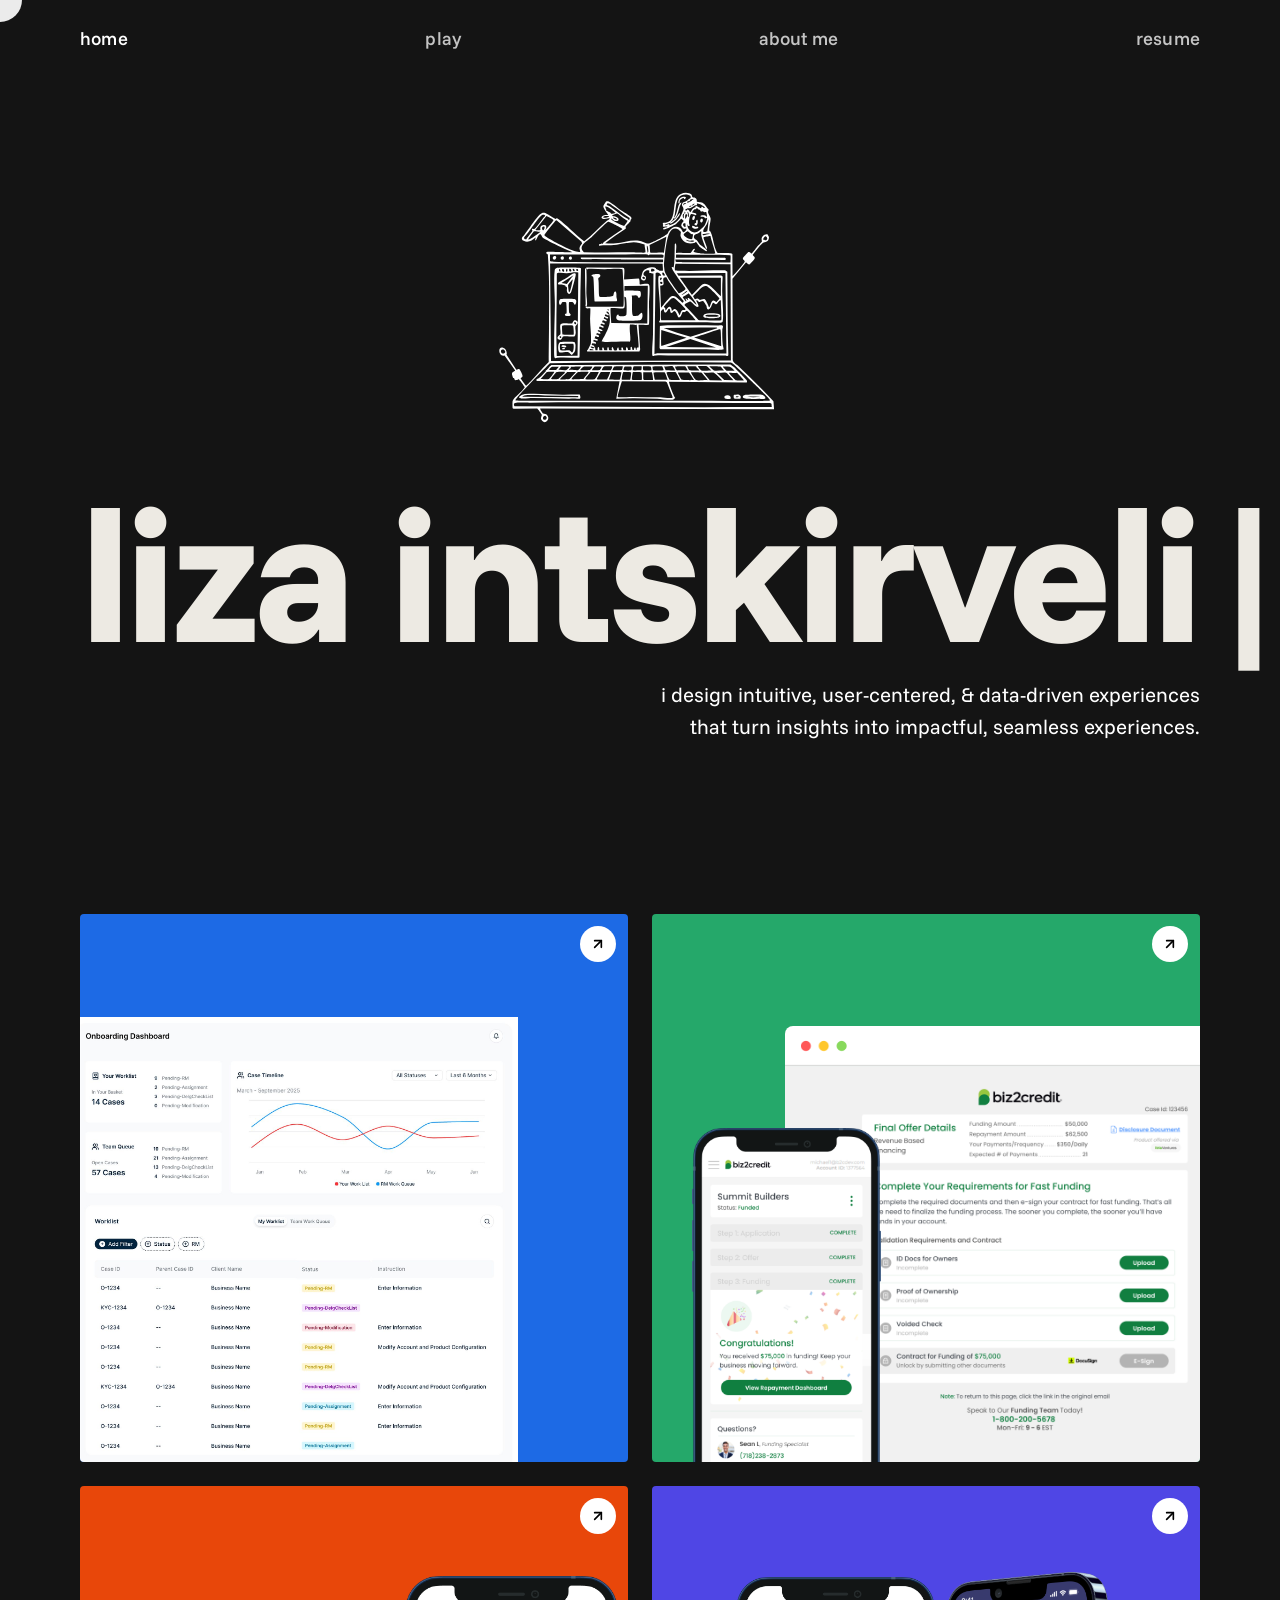
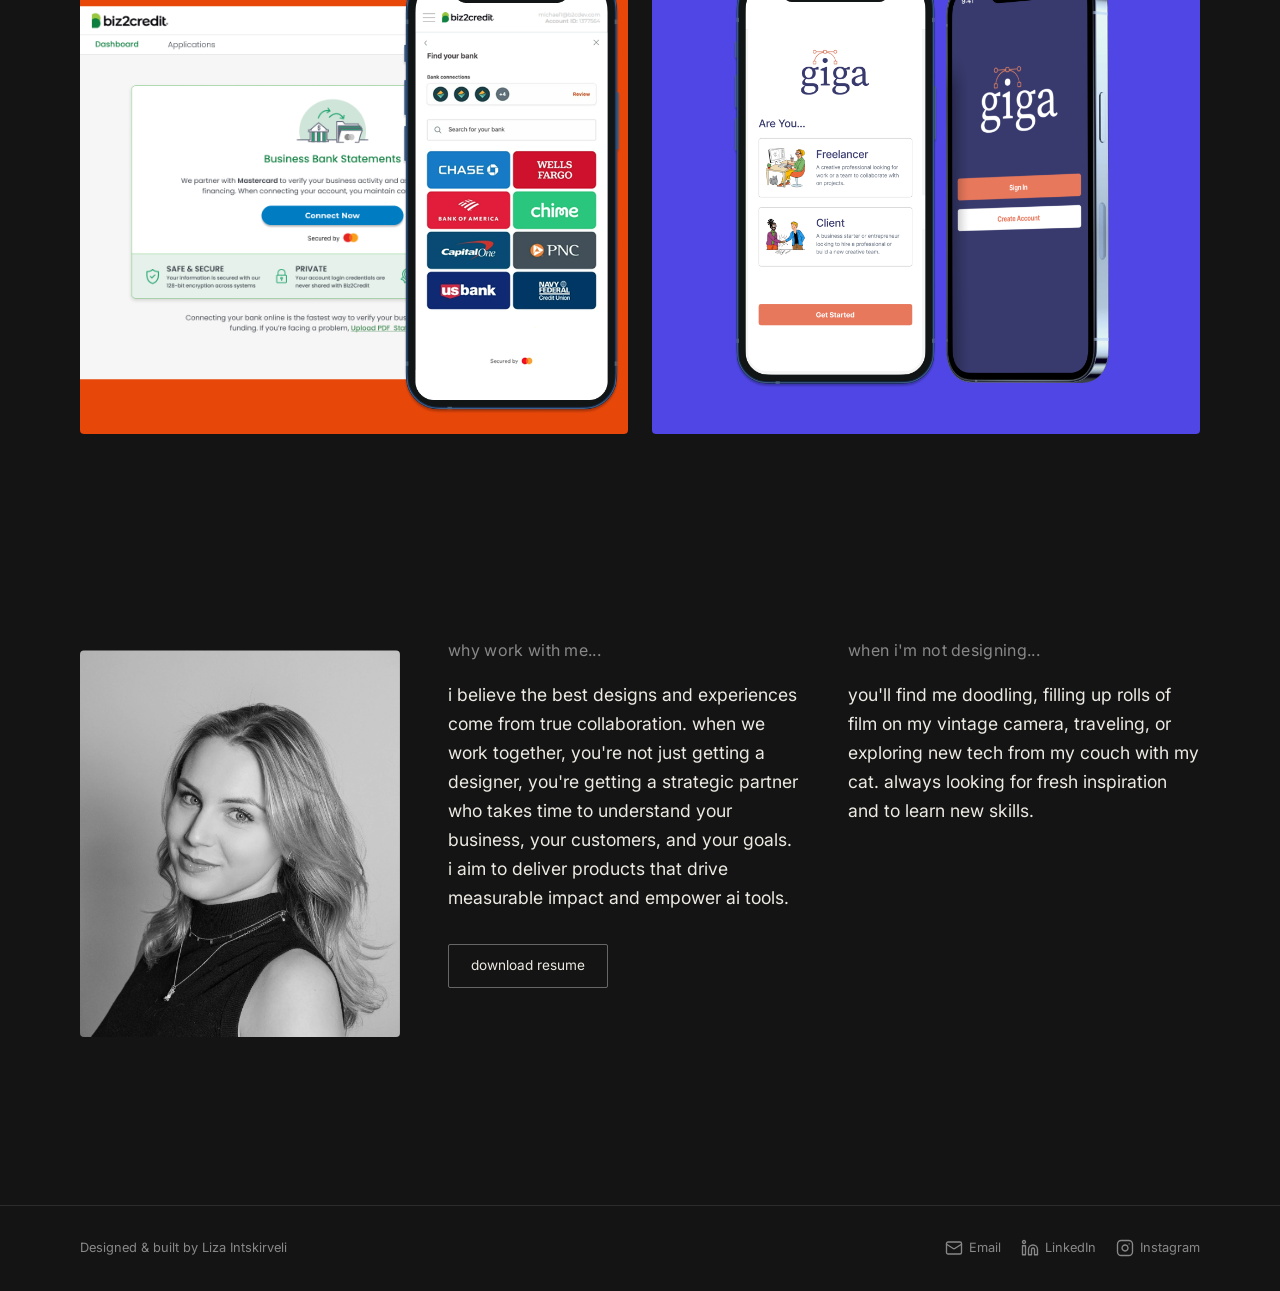
==== Portfolio/index.html @ 0506a051 "update" ====
<!DOCTYPE html>
<html lang="en">
<head>
  <meta charset="UTF-8">
  <meta name="viewport" content="width=device-width, initial-scale=1.0">
  <title>Liza Intskirveli — Product &amp; Experience Designer</title>
  <meta name="description" content="Product and experience designer based in NYC, crafting intuitive, user-centered, data-informed design.">
  <link rel="preconnect" href="https://fonts.googleapis.com">
  <link rel="preconnect" href="https://fonts.gstatic.com" crossorigin>
  <link href="https://fonts.googleapis.com/css2?family=DM+Serif+Display:ital@0;1&family=Funnel+Sans:wght@300;400;500;600;700;800&family=Inter:wght@400;500;600;700&display=swap" rel="stylesheet">
  <link rel="stylesheet" href="styles.css">
</head>
<body>

  <site-nav></site-nav>

  <main>

    <!-- ── Hero ── -->
    <section class="hero">
<img class="hero-illustration" src="assets/home/laptop.svg" alt="Liza illustration">
      <div class="hero-name-wrap">
        <h1 class="hero-headline">liza intskirveli</h1>
        <p class="hero-body">i design intuitive, user-centered, &amp; data-driven experiences<br>that turn insights into impactful, seamless experiences.</p>
      </div>
    </section>

    <!-- ── Projects ── -->
    <section class="projects" id="projects">
      <div class="container">
<div class="project-grid">

          <a class="project-card" href="#">
            <div class="card-cover" style="background-color:#1D6AE5;">
              <div class="card-image-bg" style="background-image:url('assets/bny/bnydashboard.jpg');"></div>
              <div class="card-arrow"><svg viewBox="0 0 24 24" fill="none" stroke-width="2.5" stroke-linecap="round" stroke-linejoin="round"><line x1="7" y1="17" x2="17" y2="7"/><polyline points="7 7 17 7 17 17"/></svg></div>
              <div class="card-overlay">
                <h2 class="card-title">Client Onboarding for Global Banking</h2>
                <p class="card-category">BNY 2025/26</p>
              </div>
            </div>
          </a>

          <a class="project-card" href="biz2credit.html">
            <div class="card-cover" style="background-color: #25A86A;">
              <img class="card-mockup-back" src="assets/biz2credit/deviceframe.png" alt="">
              <img class="card-mockup-front" src="assets/biz2credit/phoneb2c.png" alt="">
              <div class="card-arrow"><svg viewBox="0 0 24 24" fill="none" stroke-width="2.5" stroke-linecap="round" stroke-linejoin="round"><line x1="7" y1="17" x2="17" y2="7"/><polyline points="7 7 17 7 17 17"/></svg></div>
              <div class="card-overlay">
                <h2 class="card-title">Transforming & Automating a Fintech Customer Dashboard</h2>
                <p class="card-category">Biz2Credit 2024</p>
              </div>
            </div>
          </a>

          <a class="project-card" href="#">
            <div class="card-cover" style="background-color: #E8470A;">
              <img class="card-mockup-back card-mockup-back--yodlee" src="assets/yodlee/yodleedesktop.jpg" alt="">
              <img class="card-mockup-front card-mockup-front--yodlee" src="assets/yodlee/yodleephone.png" alt="">
              <div class="card-arrow"><svg viewBox="0 0 24 24" fill="none" stroke-width="2.5" stroke-linecap="round" stroke-linejoin="round"><line x1="7" y1="17" x2="17" y2="7"/><polyline points="7 7 17 7 17 17"/></svg></div>
              <div class="card-overlay">
                <h2 class="card-title">Seamless Bank Connection with Mastercard's Finicity API</h2>
                <p class="card-category">Biz2Credit, 2023/24</p>
              </div>
            </div>
          </a>

          <a class="project-card" href="#">
            <div class="card-cover" style="background-color: #4F46E5;">
              <div class="giga-pair">
                <img class="card-mockup-giga card-mockup-giga--back" src="assets/giga/giga2.png" alt="">
                <img class="card-mockup-giga card-mockup-giga--front" src="assets/giga/giga1.png" alt="">
              </div>
              <div class="card-arrow"><svg viewBox="0 0 24 24" fill="none" stroke-width="2.5" stroke-linecap="round" stroke-linejoin="round"><line x1="7" y1="17" x2="17" y2="7"/><polyline points="7 7 17 7 17 17"/></svg></div>
              <div class="card-overlay">
                <h2 class="card-title">Giga: A Freelancing Platform for Creative Professionals</h2>
                <p class="card-category">Freelance Capstone, 2021</p>
              </div>
            </div>
          </a>

        </div>
      </div>
    </section>

<!-- ── About strip ── -->
    <section class="about-strip">
      <div class="container">
        <div class="about-grid">
          <img class="about-photo" src="assets/home/head.png" alt="Liza Intskirveli">
          <div class="about-col">
            <p class="about-label">why work with me...</p>
            <p class="about-text">i believe the best designs and experiences come from true collaboration. when we work together, you're not just getting a designer, you're getting a strategic partner who takes time to understand your business, your customers, and your goals. i aim to deliver products that drive measurable impact and empower ai tools.</p>
            <a href="resume.pdf" class="about-resume-btn" target="_blank" rel="noopener">download resume</a>
          </div>
          <div class="about-col">
            <p class="about-label">when i'm not designing...</p>
            <p class="about-text">you'll find me doodling, filling up rolls of film on my vintage camera, traveling, or exploring new tech from my couch with my cat. always looking for fresh inspiration and to learn new skills.</p>
          </div>
        </div>
      </div>
    </section>

  </main>

  <site-footer></site-footer>
  <script src="components.js"></script>
  <script>
    (function () {
      function fitName() {
        const el = document.querySelector('.hero-headline');
        if (!el) return;
        const parent = el.parentElement;
        const cs = getComputedStyle(parent);
        const available = parent.getBoundingClientRect().width
          - parseFloat(cs.paddingLeft)
          - parseFloat(cs.paddingRight);
        if (available <= 0) { requestAnimationFrame(fitName); return; }

        const probe = document.createElement('span');
        probe.style.cssText =
          'position:absolute;top:-9999px;left:-9999px;white-space:nowrap;' +
          'font-family:"Funnel Sans",sans-serif;font-weight:800;' +
          'letter-spacing:-0.03em;font-size:100px;';
        probe.textContent = el.textContent.trim();
        document.body.appendChild(probe);
        const w = probe.getBoundingClientRect().width;
        document.body.removeChild(probe);

        if (w <= 0) { requestAnimationFrame(fitName); return; }
        el.style.fontSize = (available / w * 100).toFixed(2) + 'px';
      }

      function typewriter(el, text, speed) {
        el.textContent = '';
        el.classList.add('typing');
        let i = 0;
        const tick = setInterval(() => {
          el.textContent += text[i++];
          if (i >= text.length) {
            clearInterval(tick);
            setTimeout(() => el.classList.remove('typing'), 1800);
          }
        }, speed);
      }

      // Wait for Funnel Sans specifically before measuring
      document.fonts.load("800 100px 'Funnel Sans'").then(() => {
        fitName();
        const el = document.querySelector('.hero-headline');
        if (el) {
          const text = el.textContent.trim();
          setTimeout(() => typewriter(el, text, 75), 120);
        }
      }).catch(() => { fitName(); });
      window.addEventListener('resize', fitName);
    })();

    // Custom cursor — only on devices that support hover
    if (window.matchMedia('(hover: hover)').matches) {
      const cur = document.createElement('div');
      cur.className = 'custom-cursor';
      cur.innerHTML = '<span class="cursor-label">see more</span>';
      document.body.appendChild(cur);

      document.addEventListener('mousemove', (e) => {
        cur.style.left = e.clientX + 'px';
        cur.style.top  = e.clientY + 'px';
      });

      document.addEventListener('mouseover', (e) => {
        const onProject = !!e.target.closest('.project-card');
        const onLink    = !!e.target.closest('a, button');
        cur.classList.toggle('is-project',  onProject);
        cur.classList.toggle('is-hovering', onLink && !onProject);
      });
    }
  </script>

</body>
</html>
---- Portfolio/styles.css ----
/* ── Reset & base ───────────────────────────────────────── */
*, *::before, *::after { box-sizing: border-box; margin: 0; padding: 0; }

:root {
  --bg:        #141414;
  --surface:   #1E1E1E;
  --text:      #EDEAE3;
  --muted:     #888888;
  --border:    rgba(255, 255, 255, 0.1);
  --accent:    #EDEAE3;
  --radius:    12px;

  --font-sans: 'Inter', -apple-system, BlinkMacSystemFont, 'Segoe UI', sans-serif;
  --font-display: 'Funnel Sans', -apple-system, BlinkMacSystemFont, 'Segoe UI', sans-serif;
  --font-serif: 'DM Serif Display', Georgia, serif;

  --container: 1200px;
  --gap:       clamp(16px, 4vw, 40px);
}

html { scroll-behavior: smooth; }

body {
  font-family: var(--font-sans);
  background: var(--bg);
  color: var(--text);
  line-height: 1.6;
  -webkit-font-smoothing: antialiased;
}

a { color: inherit; text-decoration: none; }
img { display: block; max-width: 100%; }

.container {
  max-width: var(--container);
  margin: 0 auto;
  padding: 0 var(--gap);
}


/* ── Nav ────────────────────────────────────────────────── */
site-nav, site-footer { display: block; }

/* ── Custom cursor ──────────────────────────────────────── */
body, a, button { cursor: none; }

.custom-cursor {
  position: fixed;
  top: 0;
  left: 0;
  width: 44px;
  height: 44px;
  border-radius: 50%;
  background: #ffffff;
  mix-blend-mode: difference;
  pointer-events: none;
  z-index: 9999;
  transform: translate(-50%, -50%);
  transition: width 0.22s ease, height 0.22s ease;
  will-change: left, top;
  display: flex;
  align-items: center;
  justify-content: center;
}

.custom-cursor.is-hovering {
  width: 56px;
  height: 56px;
}

.custom-cursor.is-project {
  width: 80px;
  height: 80px;
}

/* Black text in a difference-mode white circle reads as dark-on-light = legible */
.cursor-label {
  font-family: var(--font-display);
  font-size: 0.68rem;
  font-weight: 700;
  color: #000000;
  letter-spacing: 0.03em;
  opacity: 0;
  transition: opacity 0.15s ease;
  white-space: nowrap;
  pointer-events: none;
}

.custom-cursor.is-project .cursor-label {
  opacity: 1;
}

.site-nav {
  font-family: var(--font-display);
  background: var(--bg);
  padding: 24px 0;
}

.nav-links {
  list-style: none;
  display: flex;
  align-items: center;
  justify-content: space-between;
  max-width: var(--container);
  margin: 0 auto;
  padding: 0 var(--gap);
}

.nav-link {
  font-size: 1.15rem;
  font-weight: 500;
  color: rgba(255, 255, 255, 0.75);
  transition: color 0.15s;
  letter-spacing: 0.01em;
}

.nav-link:hover,
.nav-link--active { color: #ffffff; }


/* ── Hero ───────────────────────────────────────────────── */
.hero {
  font-family: var(--font-display);
  background: var(--bg);
  padding: 48px 0 72px;
  position: relative;
}


.hero-illustration {
  position: relative;
  z-index: 1;
  width: 920px;
  max-width: 90vw;
  height: auto;
  margin: 0 auto 20px;
  display: block;
}

/* mirrors nav-links: same max-width + padding so text aligns with nav buttons */
.hero-name-wrap {
  position: relative;
  z-index: 1;
  max-width: var(--container);
  margin: 0 auto;
  padding: 0 var(--gap);
}

.hero-headline.typing::after {
  content: '|';
  margin-left: 4px;
  animation: cursorBlink 0.65s step-end infinite;
}

@keyframes cursorBlink {
  0%, 100% { opacity: 1; }
  50%       { opacity: 0; }
}

.hero-headline {
  font-family: var(--font-display);
  font-size: clamp(2.5rem, 10.2vw, 7.7rem); /* JS overrides this once fonts load */
  font-weight: 800;
  line-height: 0.92;
  letter-spacing: -0.03em;
  color: #EDEAE3;
  text-transform: lowercase;
  white-space: nowrap;
  margin-bottom: 20px;
  display: block;
  text-align: left;
}

.hero-body {
  font-size: clamp(1rem, 1.6vw, 1.45rem);
  color: #ffffff;
  width: max-content;
  max-width: 100%;
  margin: 0 0 0 auto;
  line-height: 1.55;
  text-align: right;
}


/* ── Project Grid ───────────────────────────────────────── */
.projects {
  padding-top: clamp(60px, 8vw, 100px);
  padding-bottom: clamp(80px, 12vw, 140px);
}

.section-label {
  font-size: 0.75rem;
  font-weight: 600;
  letter-spacing: 0.1em;
  text-transform: uppercase;
  color: var(--muted);
  margin-bottom: 32px;
}

.project-grid {
  display: grid;
  grid-template-columns: repeat(2, 1fr);
  gap: 24px;
}

@media (max-width: 680px) {
  .project-grid { grid-template-columns: 1fr; }
}


/* ── Project Card ───────────────────────────────────────── */
.project-card {
  display: flex;
  flex-direction: column;
  cursor: pointer;
}

.project-card:hover .card-cover {
  opacity: 0.85;
}

.card-cover {
  aspect-ratio: 1 / 1;
  width: 100%;
  border-radius: 4px;
  position: relative;
  overflow: hidden;
}

/* Second card mockup layers */
.card-mockup-back {
  position: absolute;
  bottom: calc(-5% + 25px);
  right: calc(-5% - 40px);
  height: 80%;
  width: auto;
  max-width: none;
  border-radius: 8px;
  z-index: 0;
  transition: transform 0.4s ease;
}

.card-mockup-front {
  position: absolute;
  bottom: calc(-20% + 60px);
  left: 40px;
  height: 70%;
  width: auto;
  max-width: none;
  z-index: 1;
  transition: transform 0.4s ease;
}

.giga-pair {
  position: absolute;
  inset: 0;
  display: flex;
  justify-content: center;
  align-items: flex-end;
  gap: 8px;
  padding-bottom: 46px;
  transform: translateX(-5px);
}

.card-mockup-giga {
  height: 82%;
  width: auto;
  max-width: none;
  flex-shrink: 0;
  object-fit: contain;
  object-position: bottom;
  transition: transform 0.4s ease;
}

.card-mockup-giga--front { margin-bottom: 5px; }

.project-card:hover .card-mockup-giga--back  { transform: rotate(-5deg); }
.project-card:hover .card-mockup-giga--front { transform: rotate(5deg); }

.project-card:hover .card-mockup-back  { transform: rotate(5deg); }
.project-card:hover .card-mockup-front { transform: rotate(-5deg); }
.project-card:hover .card-mockup-back--yodlee  { transform: rotate(-5deg); }
.project-card:hover .card-mockup-front--yodlee { transform: rotate(5deg); }

/* Third card — yodlee */
.card-mockup-back--yodlee {
  bottom: calc(-10% + 50px);
  left: calc(-8% - 13px);
  right: auto;
  height: 79%;
  width: auto;
  max-width: none;
  border-radius: 8px;
  clip-path: inset(0 30px 60px 0 round 8px);
}

.card-mockup-front--yodlee {
  bottom: calc(-10% + 75px);
  right: calc(5% - 20px);
  left: auto;
  height: 80%;
}


.card-image-bg {
  position: absolute;
  top: 0;
  left: 0;
  right: 0;
  bottom: -30px;
  background-size: 80%;
  background-repeat: no-repeat;
  background-position: left bottom;
  transform-origin: bottom left;
  transition: transform 0.4s ease;
}

.project-card:hover .card-image-bg {
  transform: rotate(-5deg);
}

.card-arrow {
  position: absolute;
  top: 12px;
  right: 12px;
  width: 36px;
  height: 36px;
  border-radius: 50%;
  background: #ffffff;
  display: flex;
  align-items: center;
  justify-content: center;
  transition: background 0.2s ease;
  z-index: 2;
  flex-shrink: 0;
}

.card-arrow svg {
  width: 16px;
  height: 16px;
  stroke: #000000;
}

.project-card:hover .card-arrow {
  background: #CCFF00;
}

.card-overlay {
  position: absolute;
  bottom: 0;
  left: 0;
  right: 0;
  height: 50%;
  padding: 0 18px 28px 28px;
  display: flex;
  flex-direction: column;
  justify-content: flex-end;
  background: linear-gradient(to top, rgba(0,0,0,1) 0%, transparent 100%);
  opacity: 0;
  transition: opacity 0.25s ease;
  z-index: 1;
}

.project-card:hover .card-overlay {
  opacity: 1;
}

.card-title {
  font-family: var(--font-display);
  font-size: 1.75rem;
  font-weight: 700;
  color: #ffffff;
  letter-spacing: -0.01em;
  margin-bottom: 12px;
  line-height: 1.2;
}

.card-category {
  font-size: 1.075rem;
  color: rgba(255, 255, 255, 0.65);
  font-weight: 400;
}


/* ── About strip ────────────────────────────────────────── */
.about-strip {
  padding-top: 64px;
  padding-bottom: clamp(80px, 12vw, 140px);
}

.about-grid {
  display: grid;
  grid-template-columns: 320px 1fr 1fr;
  gap: 48px;
  align-items: stretch;
}

.about-photo {
  width: 100%;
  height: 100%;
  object-fit: cover;
  object-position: center top;
  filter: grayscale(100%);
  border-radius: 4px;
  display: block;
  clip-path: inset(12px 0 28px 0 round 4px);
}

.about-label {
  font-size: 1rem;
  color: var(--muted);
  margin-bottom: 16px;
  letter-spacing: 0.02em;
}

.about-text {
  font-size: 1.1rem;
  line-height: 1.65;
  color: var(--text);
}

.about-resume-btn {
  display: inline-block;
  margin-top: 32px;
  padding: 10px 22px;
  border: 1px solid rgba(255, 255, 255, 0.35);
  color: var(--text);
  font-size: 0.85rem;
  border-radius: 2px;
  transition: background 0.2s, color 0.2s;
}

.about-resume-btn:hover {
  background: #ffffff;
  color: #141414;
}


/* ── Footer ─────────────────────────────────────────────── */
.site-footer {
  border-top: 1px solid var(--border);
  padding: 32px 0;
}

.footer-inner {
  max-width: var(--container);
  margin: 0 auto;
  padding: 0 var(--gap);
  display: flex;
  align-items: center;
  justify-content: space-between;
  gap: 16px;
  flex-wrap: wrap;
}

.footer-copy {
  font-size: 0.8rem;
  color: var(--muted);
}

.footer-links {
  display: flex;
  align-items: center;
  gap: 20px;
}

.footer-link {
  display: flex;
  align-items: center;
  gap: 6px;
  font-size: 0.8rem;
  color: var(--muted);
  transition: color 0.15s;
}

.footer-link:hover { color: var(--text); }

.footer-link span {
  display: none;
}

@media (min-width: 480px) {
  .footer-link span { display: inline; }
}


/* ── Mobile nav ─────────────────────────────────────────── */
@media (max-width: 480px) {
  .nav-link { font-size: 0.75rem; }
}
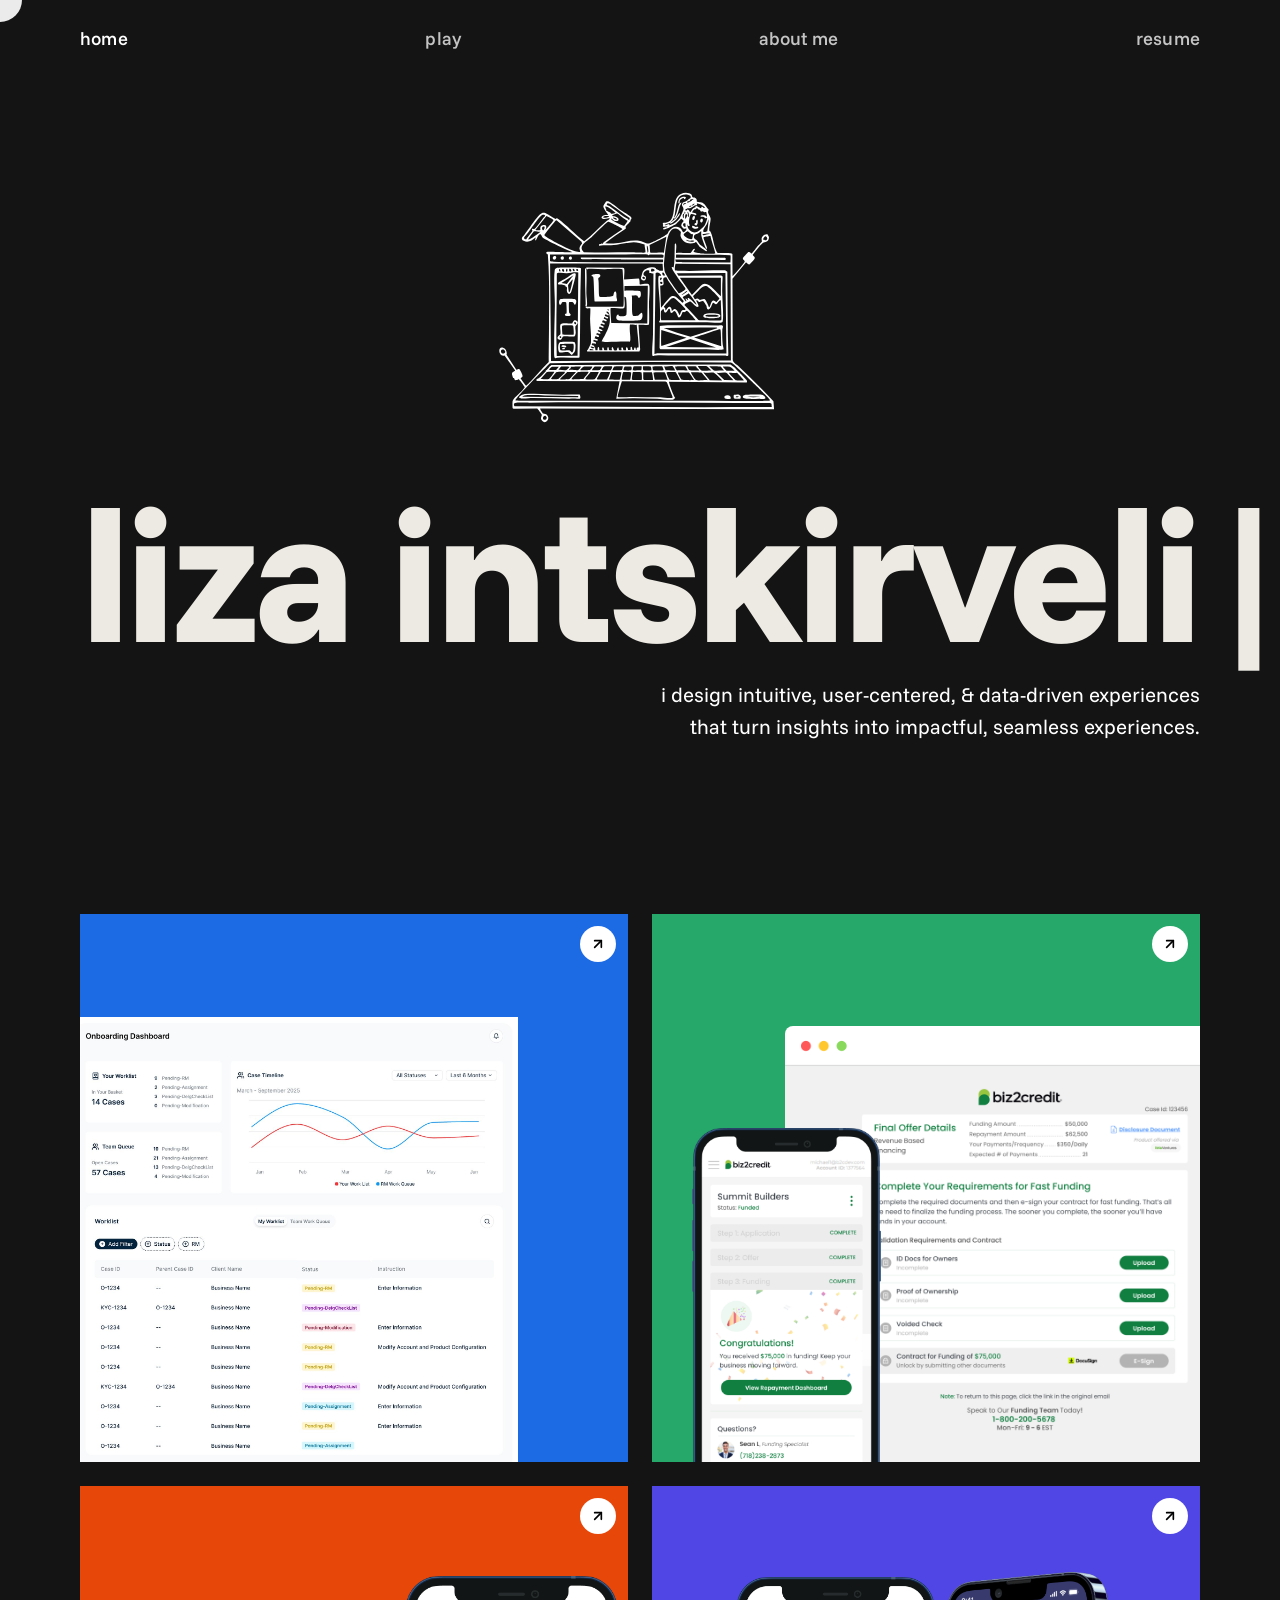
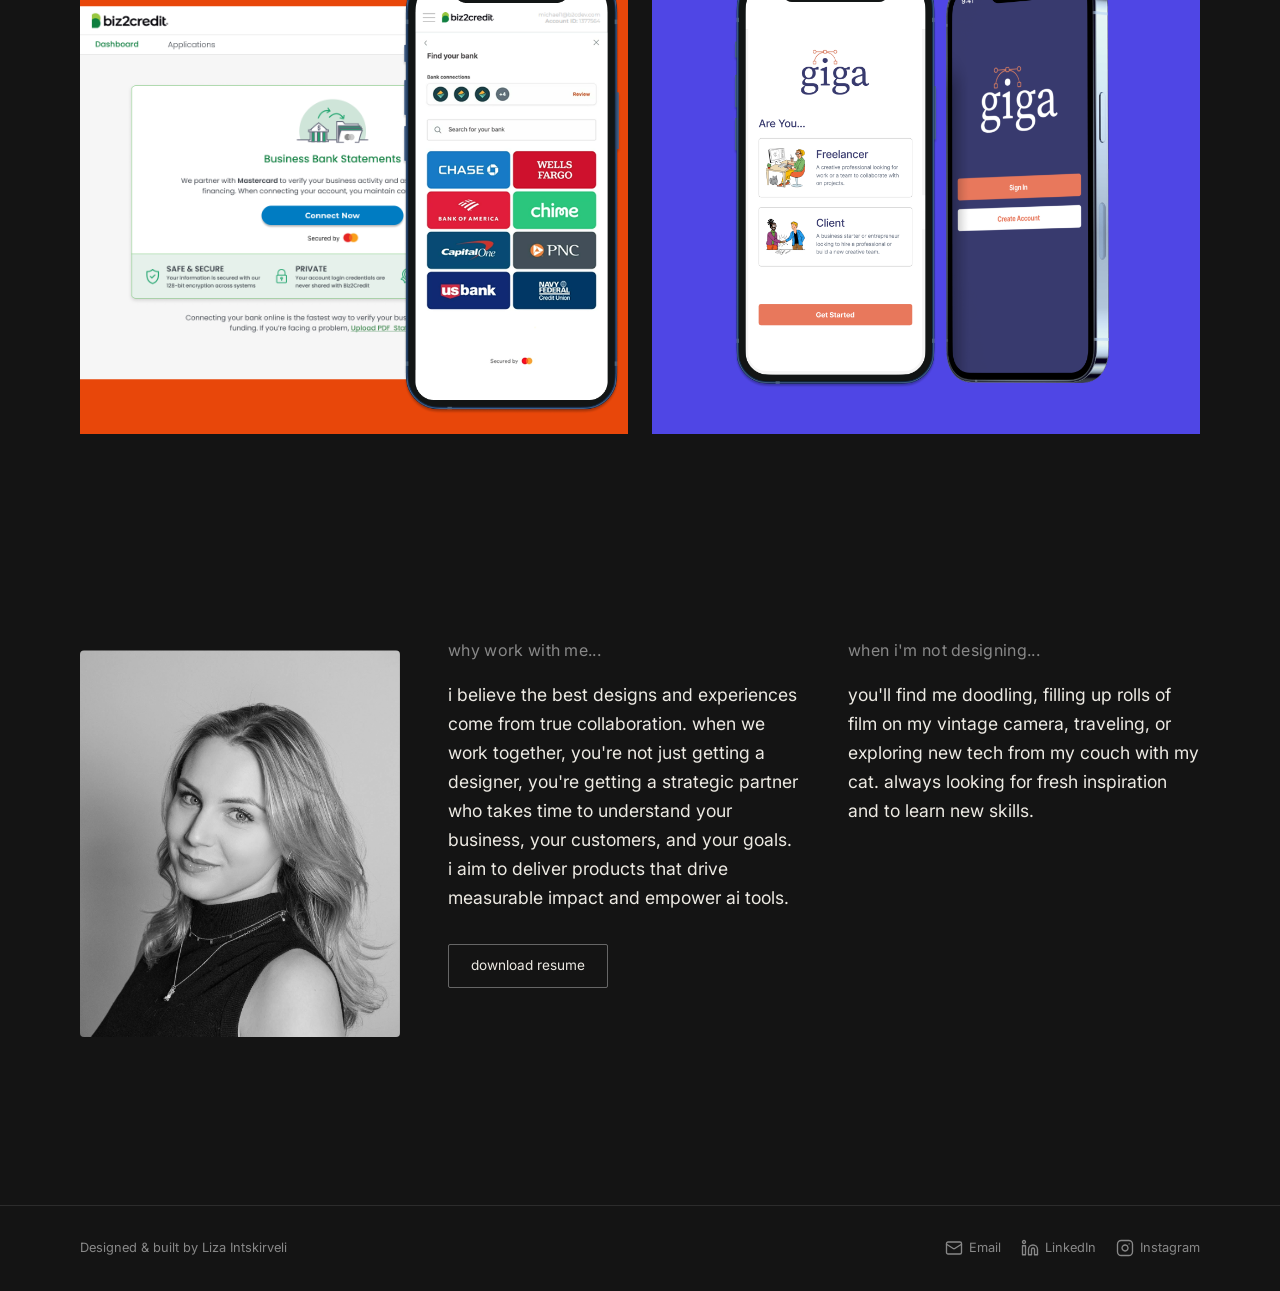
==== commit 014dd210: "update" ====
--- a/Portfolio/index.html
+++ b/Portfolio/index.html
@@ -30,7 +30,7 @@
       <div class="container">
 <div class="project-grid">
 
-          <a class="project-card" href="#">
+          <a class="project-card" href="bny.html">
             <div class="card-cover" style="background-color:#1D6AE5;">
               <div class="card-image-bg" style="background-image:url('assets/bny/bnydashboard.jpg');"></div>
               <div class="card-arrow"><svg viewBox="0 0 24 24" fill="none" stroke-width="2.5" stroke-linecap="round" stroke-linejoin="round"><line x1="7" y1="17" x2="17" y2="7"/><polyline points="7 7 17 7 17 17"/></svg></div>
@@ -53,7 +53,7 @@
             </div>
           </a>
 
-          <a class="project-card" href="#">
+          <a class="project-card" href="yodlee.html">
             <div class="card-cover" style="background-color: #E8470A;">
               <img class="card-mockup-back card-mockup-back--yodlee" src="assets/yodlee/yodleedesktop.jpg" alt="">
               <img class="card-mockup-front card-mockup-front--yodlee" src="assets/yodlee/yodleephone.png" alt="">
@@ -65,7 +65,7 @@
             </div>
           </a>
 
-          <a class="project-card" href="#">
+          <a class="project-card" href="giga.html">
             <div class="card-cover" style="background-color: #4F46E5;">
               <div class="giga-pair">
                 <img class="card-mockup-giga card-mockup-giga--back" src="assets/giga/giga2.png" alt="">
--- a/Portfolio/styles.css
+++ b/Portfolio/styles.css
@@ -222,7 +222,7 @@
 .card-cover {
   aspect-ratio: 1 / 1;
   width: 100%;
-  border-radius: 4px;
+  border-radius: 0;
   position: relative;
   overflow: hidden;
 }
